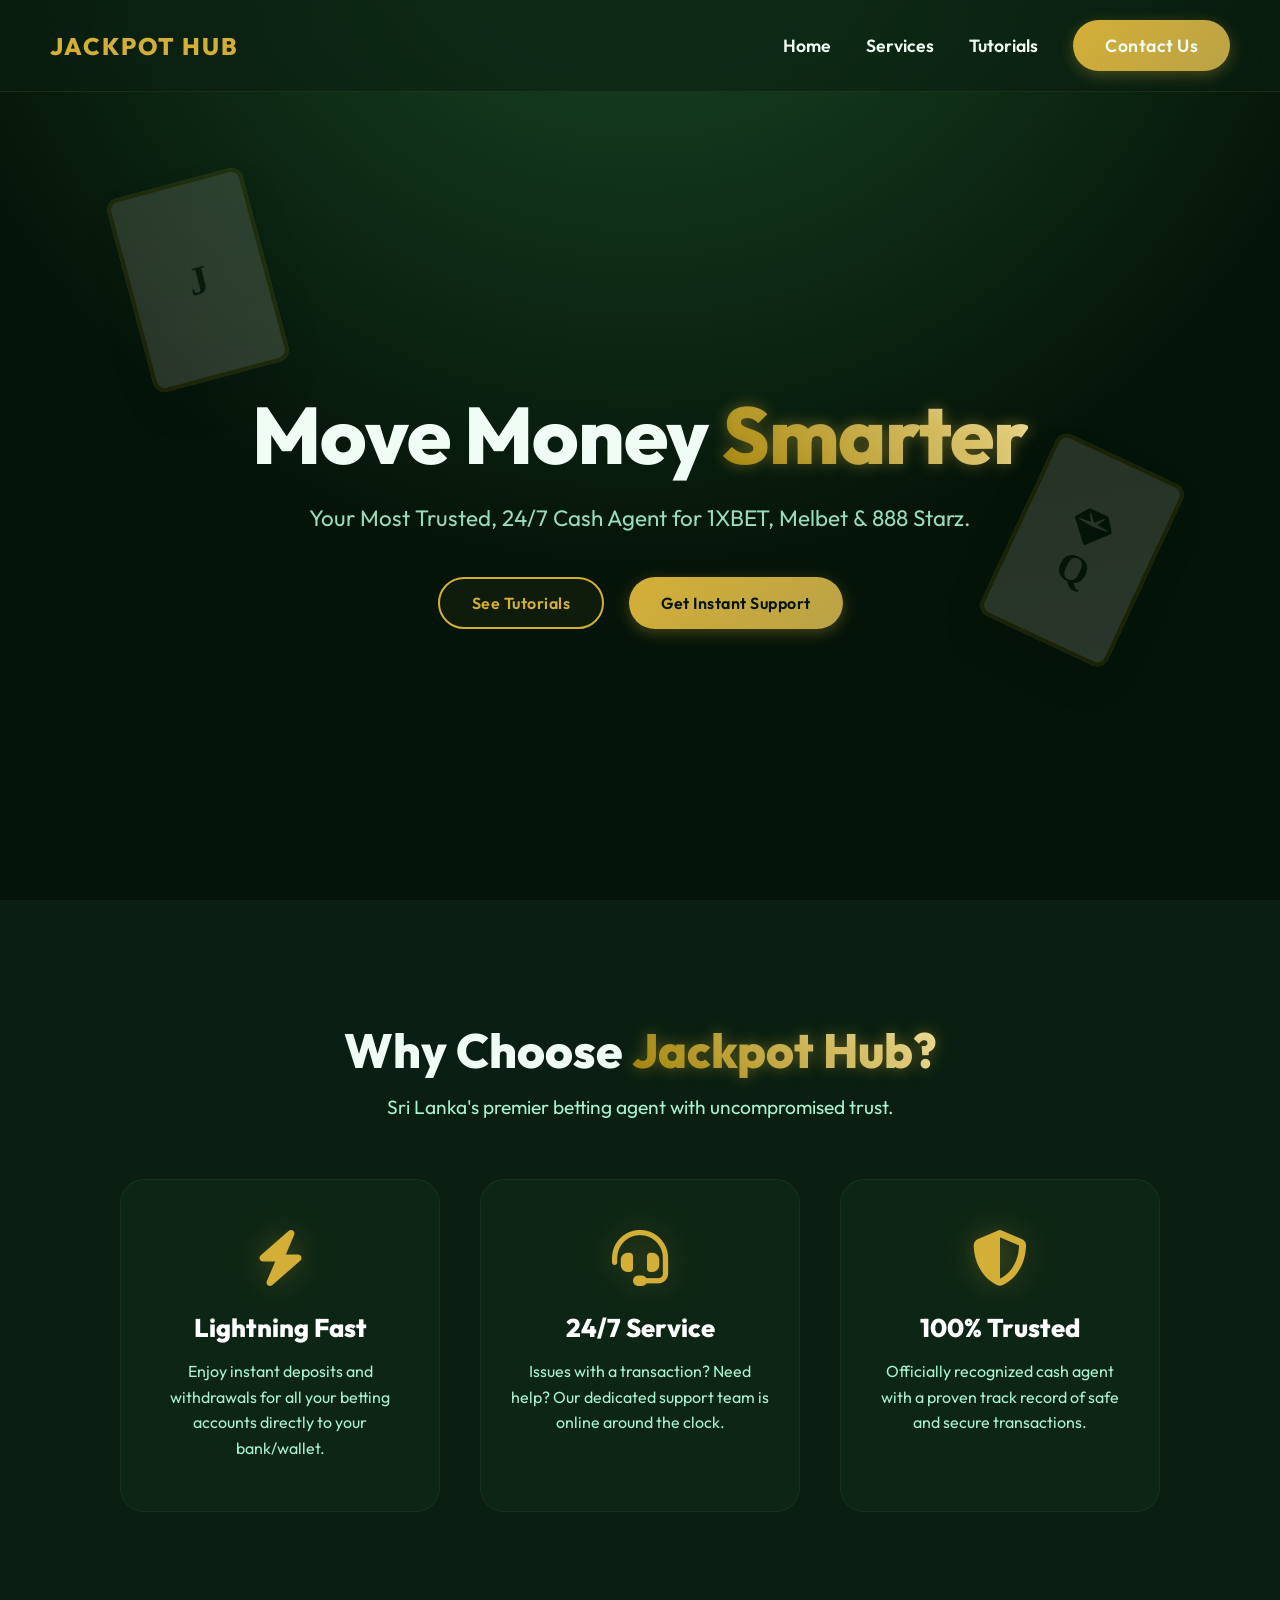
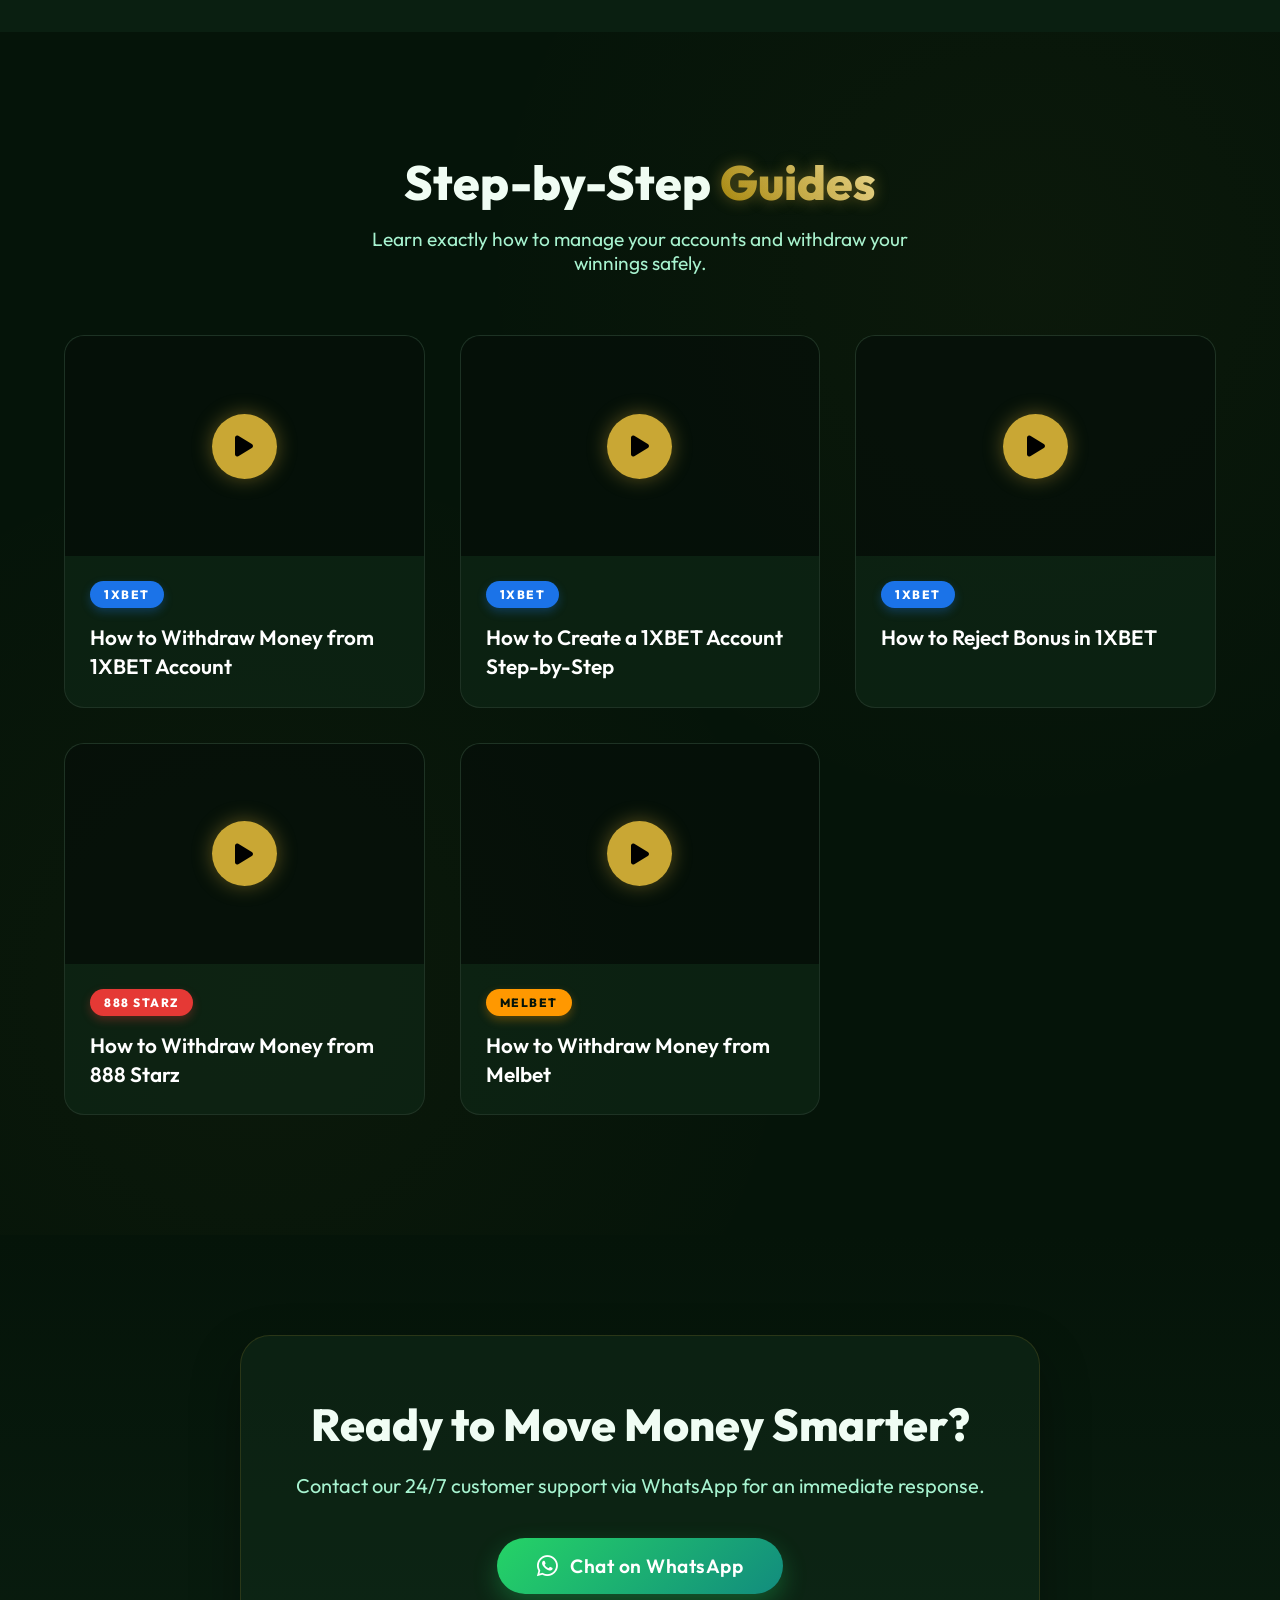
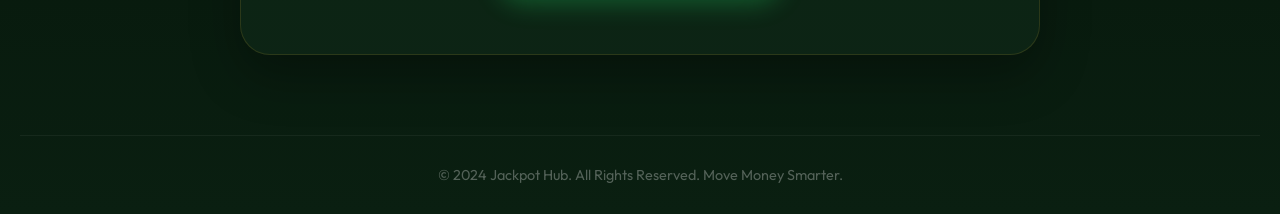
==== index.html @ a54f4944 "Add files via upload" ====
<!DOCTYPE html>
<html lang="si">
<head>
    <meta charset="UTF-8">
    <meta name="viewport" content="width=device-width, initial-scale=1.0">
    <title>Jackpot Hub | Move Money Smarter</title>
    <!-- SEO Best Practices -->
    <meta name="description" content="Jackpot Hub is your 100% trusted, 24/7 cash agent for smoothly handling deposits and withdrawals on 1XBET, Melbet, and 888 Starz. Move money smarter!">
    <link rel="stylesheet" href="styles.css">
    <link href="https://fonts.googleapis.com/css2?family=Outfit:wght@300;400;600;800&display=swap" rel="stylesheet">
    <link rel="stylesheet" href="https://cdnjs.cloudflare.com/ajax/libs/font-awesome/6.4.0/css/all.min.css">
</head>
<body>
    <!-- Navbar -->
    <nav class="navbar" id="main-nav">
        <div class="logo" id="nav-logo">
            <img src="assets/logo.jpg" alt="Jackpot Hub Logo" id="brand-logo" onerror="this.style.display='none'; document.getElementById('brand-text').style.display='block';">
            <span id="brand-text" style="display:none;">JACKPOT HUB</span>
        </div>
        <div class="nav-links" id="nav-links">
            <a href="#home">Home</a>
            <a href="#services">Services</a>
            <a href="#tutorials">Tutorials</a>
            <a href="#contact" class="btn-primary">Contact Us</a>
        </div>
    </nav>

    <!-- Hero Section -->
    <header id="home" class="hero">
        <div class="hero-content">
            <h1 id="hero-title" class="glow-text">Move Money <span class="gold-text">Smarter</span></h1>
            <p id="hero-subtitle">Your Most Trusted, 24/7 Cash Agent for 1XBET, Melbet & 888 Starz.</p>
            <div class="hero-buttons">
                <a href="#tutorials" class="btn-secondary" id="btn-watch-tutorials">See Tutorials</a>
                <a href="#contact" class="btn-primary" id="btn-get-support">Get Instant Support</a>
            </div>
        </div>
        <!-- Decorative subtle cards in background -->
        <div class="decorative-card card-left"><i class="fa-solid fa-spade"></i> J</div>
        <div class="decorative-card card-right"><i class="fa-solid fa-gem"></i> Q</div>
    </header>

    <!-- Services / Features Section -->
    <section id="services" class="services">
        <h2 class="section-title">Why Choose <span class="gold-text">Jackpot Hub?</span></h2>
        <p class="section-subtitle">Sri Lanka's premier betting agent with uncompromised trust.</p>
        <div class="features-grid">
            <div class="feature-card" id="feature-fast">
                <i class="fa-solid fa-bolt"></i>
                <h3>Lightning Fast</h3>
                <p>Enjoy instant deposits and withdrawals for all your betting accounts directly to your bank/wallet.</p>
            </div>
            <div class="feature-card" id="feature-support">
                <i class="fa-solid fa-headset"></i>
                <h3>24/7 Service</h3>
                <p>Issues with a transaction? Need help? Our dedicated support team is online around the clock.</p>
            </div>
            <div class="feature-card" id="feature-trust">
                <i class="fa-solid fa-shield-halved"></i>
                <h3>100% Trusted</h3>
                <p>Officially recognized cash agent with a proven track record of safe and secure transactions.</p>
            </div>
        </div>
    </section>

    <!-- Tutorials Section -->
    <section id="tutorials" class="tutorials">
        <h2 class="section-title">Step-by-Step <span class="gold-text">Guides</span></h2>
        <p class="section-subtitle">Learn exactly how to manage your accounts and withdraw your winnings safely.</p>
        
        <div class="video-grid">
            <!-- Video 1 -->
            <a href="https://youtu.be/WxR2FRgpXA4" target="_blank" class="video-card" id="vid-1xbet-withdraw">
                <div class="video-thumb" style="background-image: url('https://img.youtube.com/vi/WxR2FRgpXA4/maxresdefault.jpg');">
                    <div class="play-btn"><i class="fa-solid fa-play"></i></div>
                </div>
                <div class="video-info">
                    <span class="platform tag-1xbet">1XBET</span>
                    <h3>How to Withdraw Money from 1XBET Account</h3>
                </div>
            </a>

            <!-- Video 2 -->
            <a href="https://youtu.be/AsxaPnYqpHA" target="_blank" class="video-card" id="vid-1xbet-create">
                <div class="video-thumb" style="background-image: url('https://img.youtube.com/vi/AsxaPnYqpHA/maxresdefault.jpg');">
                    <div class="play-btn"><i class="fa-solid fa-play"></i></div>
                </div>
                <div class="video-info">
                    <span class="platform tag-1xbet">1XBET</span>
                    <h3>How to Create a 1XBET Account Step-by-Step</h3>
                </div>
            </a>

            <!-- Video 3 -->
            <a href="https://youtu.be/vZBVVGAFQCc" target="_blank" class="video-card" id="vid-1xbet-reject">
                <div class="video-thumb" style="background-image: url('https://img.youtube.com/vi/vZBVVGAFQCc/maxresdefault.jpg');">
                    <div class="play-btn"><i class="fa-solid fa-play"></i></div>
                </div>
                <div class="video-info">
                    <span class="platform tag-1xbet">1XBET</span>
                    <h3>How to Reject Bonus in 1XBET</h3>
                </div>
            </a>

            <!-- Video 4 -->
            <a href="https://youtu.be/6BWvnP3_vAo" target="_blank" class="video-card" id="vid-888-withdraw">
                <div class="video-thumb" style="background-image: url('https://img.youtube.com/vi/6BWvnP3_vAo/maxresdefault.jpg');">
                    <div class="play-btn"><i class="fa-solid fa-play"></i></div>
                </div>
                <div class="video-info">
                    <span class="platform tag-888">888 STARZ</span>
                    <h3>How to Withdraw Money from 888 Starz</h3>
                </div>
            </a>

            <!-- Video 5 -->
            <a href="https://youtu.be/PzR9jab0JM8" target="_blank" class="video-card" id="vid-melbet-withdraw">
                <div class="video-thumb" style="background-image: url('https://img.youtube.com/vi/PzR9jab0JM8/maxresdefault.jpg');">
                    <div class="play-btn"><i class="fa-solid fa-play"></i></div>
                </div>
                <div class="video-info">
                    <span class="platform tag-melbet">MELBET</span>
                    <h3>How to Withdraw Money from Melbet</h3>
                </div>
            </a>
        </div>
    </section>

    <!-- Contact & Footer -->
    <footer id="contact" class="footer">
        <div class="contact-cta">
            <h2 id="footer-title">Ready to Move Money Smarter?</h2>
            <p id="footer-subtitle">Contact our 24/7 customer support via WhatsApp for an immediate response.</p>
            <a href="https://wa.me/message/YOUR_WHATSAPP_LINK_HERE" class="whatsapp-btn" target="_blank" id="btn-whatsapp">
                <i class="fa-brands fa-whatsapp"></i> Chat on WhatsApp
            </a>
        </div>
        <div class="footer-bottom">
            <p>&copy; 2024 Jackpot Hub. All Rights Reserved. Move Money Smarter.</p>
        </div>
    </footer>

    <script src="script.js"></script>
</body>
</html>
---- styles.css ----
:root {
    --bg-dark: #0a1f11;
    --bg-darker: #051409;
    --gold: #d4af37;
    --gold-light: #f3e5ab;
    --gold-dark: #997a00;
    --text-main: #f0fdf4;
    --text-muted: #a7f3d0;
    --card-bg: rgba(16, 42, 24, 0.6);
    --border-glow: rgba(212, 175, 55, 0.3);
}

* {
    margin: 0;
    padding: 0;
    box-sizing: border-box;
    font-family: 'Outfit', sans-serif;
    scroll-behavior: smooth;
}

body {
    background-color: var(--bg-dark);
    color: var(--text-main);
    overflow-x: hidden;
}

/* Typography Enhancements */
h1, h2, h3 {
    font-weight: 800;
}

.gold-text {
    color: var(--gold);
    text-shadow: 0 0 15px rgba(212, 175, 55, 0.4);
    background: -webkit-linear-gradient(45deg, var(--gold-dark), var(--gold-light));
    -webkit-background-clip: text;
    -webkit-text-fill-color: transparent;
    display: inline-block;
}

/* Navbar */
.navbar {
    position: fixed;
    top: 0;
    width: 100%;
    padding: 20px 50px;
    display: flex;
    justify-content: space-between;
    align-items: center;
    background: rgba(10, 31, 17, 0.6);
    backdrop-filter: blur(12px);
    z-index: 1000;
    border-bottom: 1px solid rgba(212, 175, 55, 0.1);
    transition: all 0.4s ease;
}

.logo img {
    height: 60px;
    border-radius: 8px;
    box-shadow: 0 0 10px rgba(212, 175, 55, 0.3);
}

#brand-text {
    font-size: 24px;
    font-weight: 800;
    letter-spacing: 2px;
    color: var(--gold);
}

.nav-links {
    display: flex;
    align-items: center;
}

.nav-links a {
    color: var(--text-main);
    text-decoration: none;
    margin-left: 35px;
    font-weight: 600;
    font-size: 1.1rem;
    transition: color 0.3s, transform 0.3s;
}

.nav-links a:not(.btn-primary):hover {
    color: var(--gold);
    transform: translateY(-2px);
}

/* Buttons */
.btn-primary, .btn-secondary, .whatsapp-btn {
    padding: 14px 32px;
    border-radius: 40px;
    font-weight: 600;
    text-decoration: none;
    transition: all 0.3s cubic-bezier(0.4, 0, 0.2, 1);
    display: inline-flex;
    align-items: center;
    justify-content: center;
    letter-spacing: 0.5px;
}

.btn-primary {
    background: linear-gradient(135deg, var(--gold), #baa246);
    color: #051409;
    box-shadow: 0 4px 15px rgba(212, 175, 55, 0.3);
}

.btn-primary:hover {
    transform: translateY(-3px) scale(1.02);
    box-shadow: 0 8px 25px rgba(212, 175, 55, 0.5);
}

.btn-secondary {
    background: rgba(212, 175, 55, 0.05);
    color: var(--gold);
    border: 2px solid var(--gold);
    backdrop-filter: blur(5px);
}

.btn-secondary:hover {
    background: rgba(212, 175, 55, 0.15);
    transform: translateY(-3px) scale(1.02);
    box-shadow: 0 8px 25px rgba(212, 175, 55, 0.2);
}

/* Hero Section */
.hero {
    min-height: 100vh;
    display: flex;
    align-items: center;
    justify-content: center;
    text-align: center;
    background: radial-gradient(circle at 50% -20%, #1b4d29 0%, var(--bg-darker) 60%);
    position: relative;
    padding: 120px 20px 0;
    overflow: hidden;
}

.hero-content {
    z-index: 2;
    max-width: 800px;
    animation: fadeInUp 1.2s cubic-bezier(0.2, 0.8, 0.2, 1) forwards;
}

.hero h1 {
    font-size: 5rem;
    margin-bottom: 25px;
    line-height: 1.1;
    letter-spacing: -1px;
}

.hero p {
    font-size: 1.4rem;
    color: var(--text-muted);
    margin-bottom: 45px;
    opacity: 0.9;
}

.hero-buttons {
    display: flex;
    gap: 25px;
    justify-content: center;
}

/* Floating Decorative Cards */
.decorative-card {
    position: absolute;
    width: 140px;
    height: 200px;
    background: linear-gradient(145deg, #e3e0cc, #f8f6e6);
    border-radius: 12px;
    box-shadow: 0 20px 40px rgba(0,0,0,0.5), inset 0 0 0 4px var(--gold-dark);
    color: var(--bg-darker);
    display: flex;
    flex-direction: column;
    align-items: center;
    justify-content: center;
    font-size: 2.5rem;
    font-family: serif;
    font-weight: bold;
    opacity: 0.15;
    z-index: 1;
    animation: floatCard 6s ease-in-out infinite alternate;
}

.card-left {
    top: 20%;
    left: 10%;
    transform: rotate(-15deg);
}

.card-right {
    top: 50%;
    right: 10%;
    transform: rotate(25deg);
    animation-delay: -3s;
}

/* Services */
.services, .tutorials {
    padding: 120px 5vw;
    text-align: center;
    position: relative;
}

.services {
    background: var(--bg-dark);
}

.section-title {
    font-size: 3rem;
    margin-bottom: 15px;
}

.section-subtitle {
    color: var(--text-muted);
    font-size: 1.2rem;
    margin-bottom: 60px;
    max-width: 600px;
    margin-inline: auto;
}

.features-grid {
    display: flex;
    justify-content: center;
    gap: 40px;
    flex-wrap: wrap;
}

.feature-card {
    background: var(--card-bg);
    padding: 50px 30px;
    border-radius: 24px;
    width: 320px;
    border: 1px solid rgba(255, 255, 255, 0.05);
    backdrop-filter: blur(12px);
    transition: all 0.4s cubic-bezier(0.175, 0.885, 0.32, 1.275);
    position: relative;
    overflow: hidden;
    text-align: center;
}

.feature-card::before {
    content: '';
    position: absolute;
    top: 0; left: 0; right: 0; bottom: 0;
    border: 2px solid transparent;
    border-radius: 24px;
    background: linear-gradient(135deg, rgba(212,175,55,0.4), transparent) border-box;
    -webkit-mask: linear-gradient(#fff 0 0) padding-box, linear-gradient(#fff 0 0);
    -webkit-mask-composite: xor;
    mask-composite: exclude;
    opacity: 0;
    transition: opacity 0.5s;
}

.feature-card:hover {
    transform: translateY(-15px);
    background: rgba(22, 55, 32, 0.8);
    box-shadow: 0 20px 40px rgba(0,0,0,0.4);
}

.feature-card:hover::before {
    opacity: 1;
}

.feature-card i {
    font-size: 3.5rem;
    color: var(--gold);
    margin-bottom: 25px;
    display: inline-block;
    filter: drop-shadow(0 0 15px rgba(212,175,55,0.3));
    transition: transform 0.4s;
}

.feature-card:hover i {
    transform: scale(1.1) rotate(5deg);
}

.feature-card h3 {
    margin-bottom: 15px;
    font-size: 1.6rem;
    color: #fff;
}

.feature-card p {
    color: var(--text-muted);
    line-height: 1.6;
}

/* Tutorials Section */
.tutorials {
    background: var(--bg-darker);
    position: relative;
}

.tutorials::before {
    content: '';
    position: absolute;
    top: 0; left: 0; width: 100%; height: 100%;
    background: 
        radial-gradient(circle at 80% 20%, rgba(212,175,55,0.03) 0%, transparent 40%),
        radial-gradient(circle at 20% 80%, rgba(212,175,55,0.03) 0%, transparent 40%);
    pointer-events: none;
}

.video-grid {
    display: grid;
    grid-template-columns: repeat(auto-fit, minmax(320px, 1fr));
    gap: 35px;
    max-width: 1200px;
    margin: 0 auto;
}

.video-card {
    background: var(--card-bg);
    border-radius: 20px;
    overflow: hidden;
    text-decoration: none;
    color: white;
    border: 1px solid rgba(255, 255, 255, 0.08);
    transition: all 0.4s ease;
    display: flex;
    flex-direction: column;
}

.video-card:hover {
    transform: translateY(-8px);
    box-shadow: 0 15px 40px rgba(0,0,0,0.4), 0 0 20px var(--border-glow);
    border-color: rgba(212, 175, 55, 0.4);
}

.video-thumb {
    height: 220px;
    background-size: cover;
    background-position: center;
    position: relative;
    display: flex;
    align-items: center;
    justify-content: center;
    overflow: hidden;
}

.video-thumb::after {
    content: '';
    position: absolute;
    inset: 0;
    background: rgba(0,0,0,0.5);
    transition: background 0.4s;
}

.video-card:hover .video-thumb::after {
    background: rgba(0,0,0,0.2);
}

.play-btn {
    width: 65px;
    height: 65px;
    background: rgba(212, 175, 55, 0.95);
    border-radius: 50%;
    display: flex;
    align-items: center;
    justify-content: center;
    z-index: 2;
    font-size: 24px;
    color: #000;
    transition: all 0.4s cubic-bezier(0.175, 0.885, 0.32, 1.275);
    box-shadow: 0 0 20px rgba(212,175,55,0.4);
}

.video-card:hover .play-btn {
    transform: scale(1.15);
    background: var(--gold);
    box-shadow: 0 0 30px rgba(212,175,55,0.8);
}

.video-info {
    padding: 25px;
    text-align: left;
    flex-grow: 1;
    display: flex;
    flex-direction: column;
}

.platform {
    font-size: 0.75rem;
    font-weight: 800;
    padding: 6px 14px;
    border-radius: 20px;
    text-transform: uppercase;
    letter-spacing: 1.5px;
    align-self: flex-start;
    margin-bottom: 15px;
}

.tag-1xbet { background: #1b73e8; color: white; box-shadow: 0 4px 10px rgba(27,115,232,0.3); }
.tag-888 { background: #e53935; color: white; box-shadow: 0 4px 10px rgba(229,57,53,0.3); }
.tag-melbet { background: #ff9800; color: #051409; box-shadow: 0 4px 10px rgba(255,152,0,0.3); }

.video-info h3 {
    font-size: 1.3rem;
    font-weight: 600;
    line-height: 1.4;
    transition: color 0.3s;
}

.video-card:hover .video-info h3 {
    color: var(--gold);
}

/* Footer / Contact */
.footer {
    padding: 100px 20px 30px;
    text-align: center;
    background: linear-gradient(to top, var(--bg-dark), var(--bg-darker));
    position: relative;
}

.contact-cta {
    max-width: 800px;
    margin: 0 auto;
    background: rgba(20, 50, 30, 0.4);
    padding: 60px 40px;
    border-radius: 30px;
    border: 1px solid rgba(212, 175, 55, 0.15);
    box-shadow: 0 20px 50px rgba(0,0,0,0.3);
}

.contact-cta h2 {
    font-size: 2.8rem;
    margin-bottom: 20px;
}

.contact-cta p {
    color: var(--text-muted);
    margin-bottom: 40px;
    font-size: 1.25rem;
}

.whatsapp-btn {
    background: linear-gradient(135deg, #25D366, #128C7E);
    color: white;
    font-size: 1.2rem;
    padding: 16px 40px;
    border-radius: 50px;
    box-shadow: 0 10px 25px rgba(37, 211, 102, 0.3);
}

.whatsapp-btn:hover {
    transform: translateY(-4px) scale(1.02);
    box-shadow: 0 15px 35px rgba(37, 211, 102, 0.5);
    color: white;
}

.whatsapp-btn i {
    margin-right: 12px;
    font-size: 1.5rem;
}

.footer-bottom {
    margin-top: 80px;
    padding-top: 30px;
    border-top: 1px solid rgba(255, 255, 255, 0.05);
    color: rgba(255, 255, 255, 0.3);
    font-size: 0.9rem;
}

/* Animations */
@keyframes fadeInUp {
    from { opacity: 0; transform: translateY(40px); }
    to { opacity: 1; transform: translateY(0); }
}

@keyframes floatCard {
    from { transform: translateY(0) rotate(var(--rotation, 0deg)); }
    to { transform: translateY(-20px) rotate(calc(var(--rotation, 0deg) + 5deg)); }
}

/* Responsive */
@media (max-width: 900px) {
    .hero h1 { font-size: 4rem; }
    .features-grid { flex-direction: column; align-items: center; }
    .feature-card { width: 100%; max-width: 400px; }
}

@media (max-width: 768px) {
    .navbar { padding: 15px 20px; flex-direction: column; gap: 15px; }
    .nav-links { width: 100%; justify-content: center; flex-wrap: wrap; gap: 15px; }
    .nav-links a { margin: 0 10px; font-size: 1rem; }
    
    .hero { padding-top: 140px; }
    .hero h1 { font-size: 3rem; }
    .hero p { font-size: 1.1rem; }
    .hero-buttons { flex-direction: column; padding: 0 20px; }
    
    .decorative-card { display: none; }
    
    .section-title { font-size: 2.5rem; }
    .services, .tutorials { padding: 80px 20px; }
    
    .contact-cta { padding: 40px 20px; }
    .contact-cta h2 { font-size: 2rem; }
    .whatsapp-btn { width: 100%; }
}
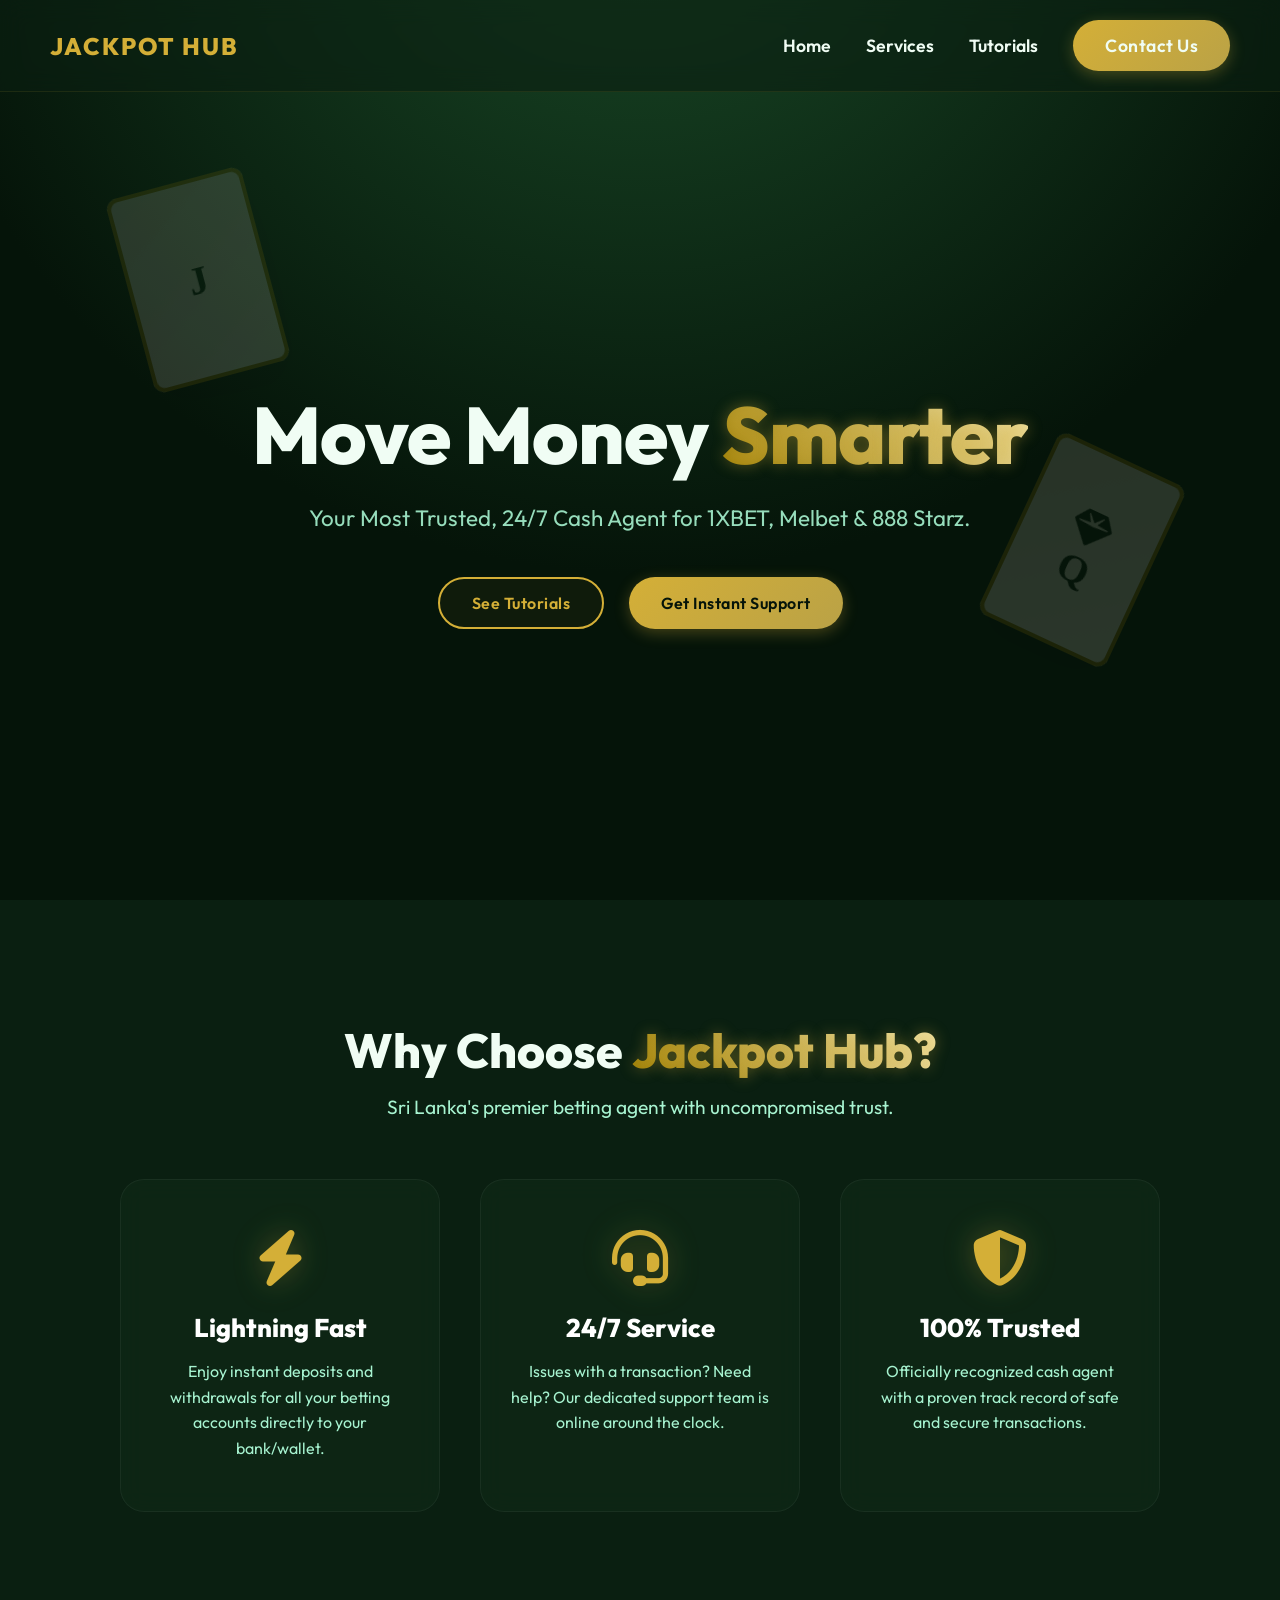
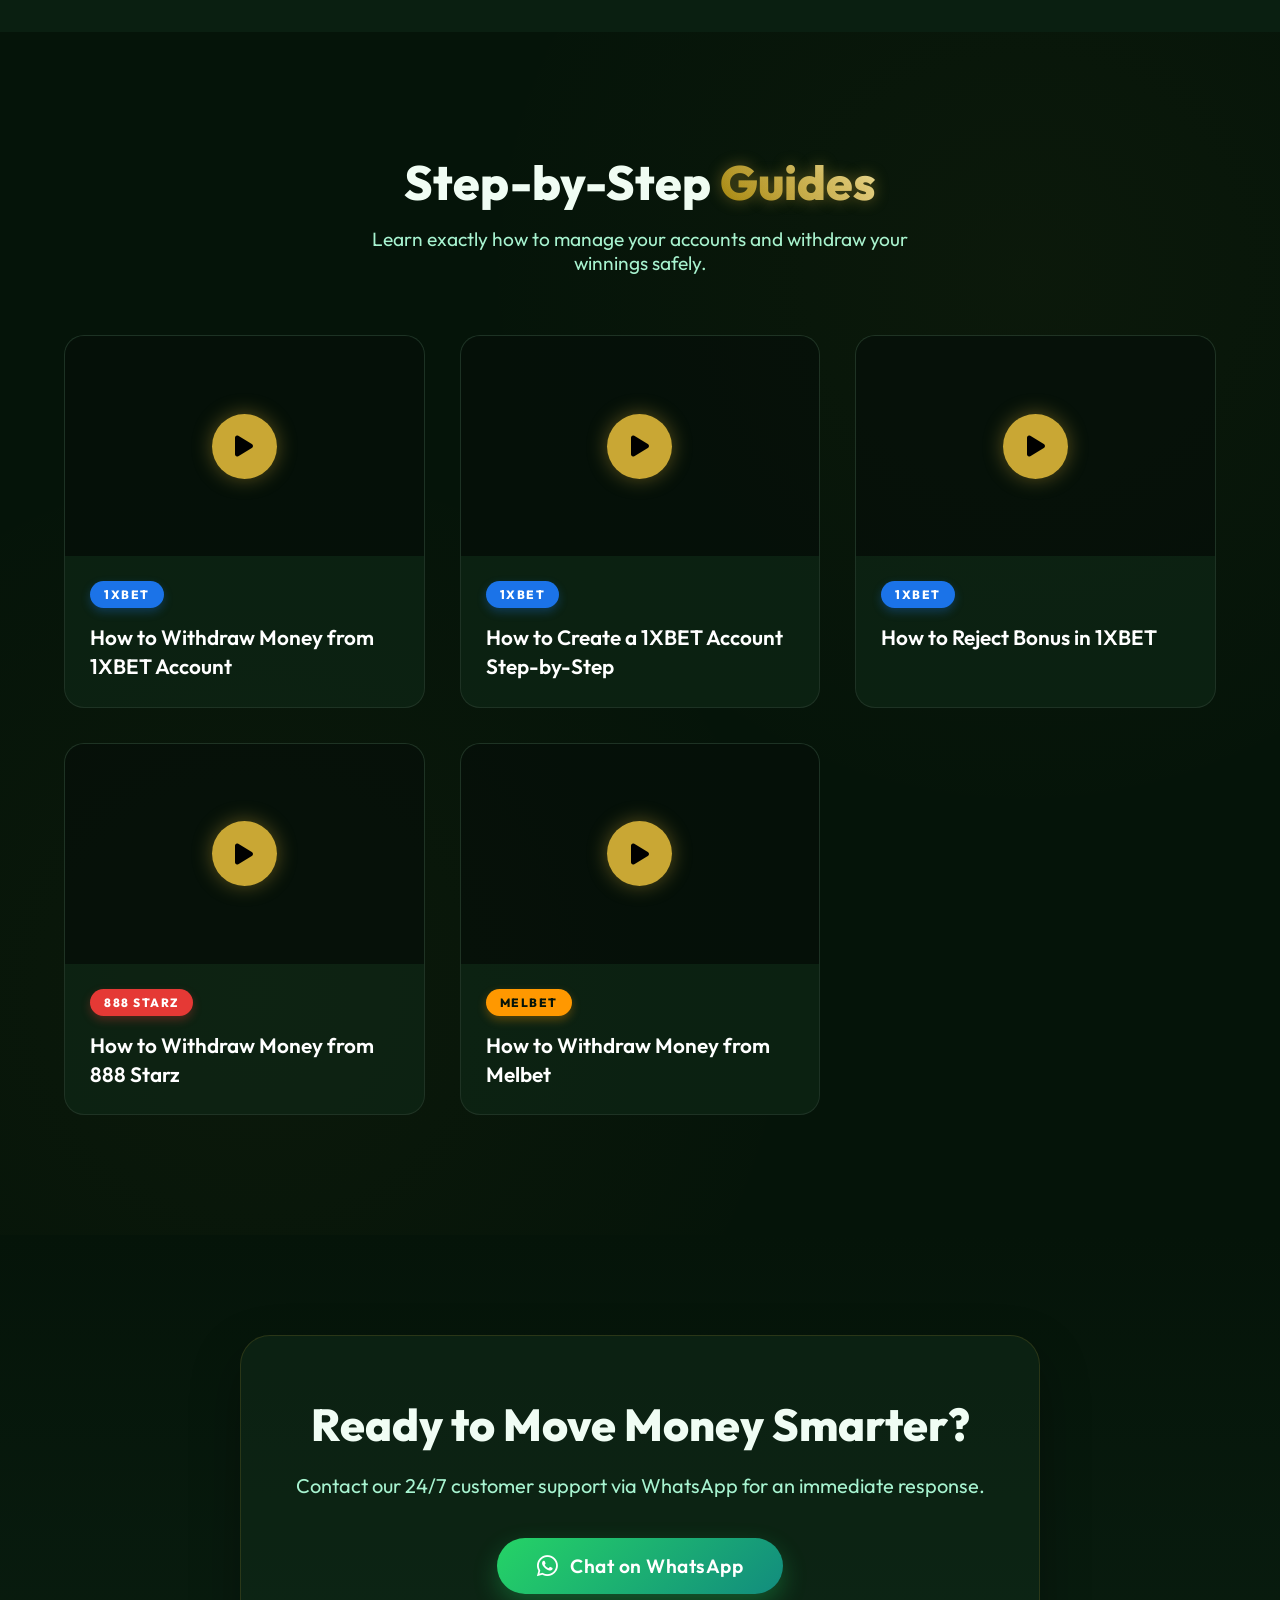
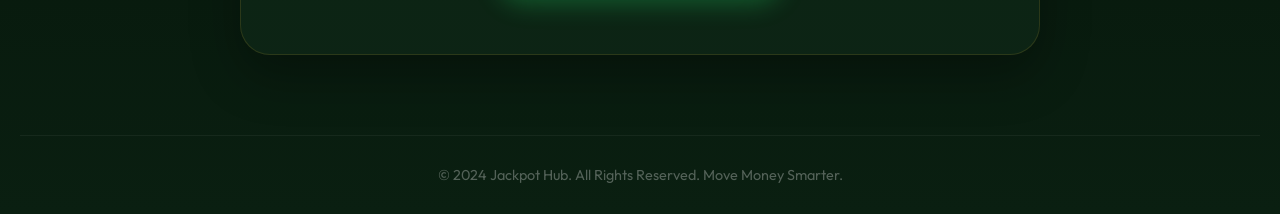
==== commit a7a11b49: "Add files via upload" ====
--- a/index.html
+++ b/index.html
@@ -11,6 +11,10 @@
     <link rel="stylesheet" href="https://cdnjs.cloudflare.com/ajax/libs/font-awesome/6.4.0/css/all.min.css">
 </head>
 <body>
+    <!-- Animated AI Background -->
+    <div class="background-animation"></div>
+    <div class="background-overlay"></div>
+
     <!-- Navbar -->
     <nav class="navbar" id="main-nav">
         <div class="logo" id="nav-logo">
@@ -131,7 +135,7 @@
         <div class="contact-cta">
             <h2 id="footer-title">Ready to Move Money Smarter?</h2>
             <p id="footer-subtitle">Contact our 24/7 customer support via WhatsApp for an immediate response.</p>
-            <a href="https://wa.me/message/YOUR_WHATSAPP_LINK_HERE" class="whatsapp-btn" target="_blank" id="btn-whatsapp">
+            <a href="https://wa.me/94789250315" class="whatsapp-btn" target="_blank" id="btn-whatsapp">
                 <i class="fa-brands fa-whatsapp"></i> Chat on WhatsApp
             </a>
         </div>
--- a/styles.css
+++ b/styles.css
@@ -22,6 +22,33 @@
     background-color: var(--bg-dark);
     color: var(--text-main);
     overflow-x: hidden;
+}
+
+/* Animated AI Background */
+.background-animation {
+    position: fixed;
+    top: -5%;
+    left: -5%;
+    width: 110%;
+    height: 110%;
+    background-image: url('assets/bg.png');
+    background-size: cover;
+    background-position: center;
+    z-index: -2;
+    animation: bgPan 30s linear infinite alternate;
+}
+
+.background-overlay {
+    position: fixed;
+    top: 0; left: 0; width: 100%; height: 100%;
+    background: radial-gradient(circle at center, rgba(10, 31, 17, 0.75) 0%, rgba(5, 20, 9, 0.95) 100%);
+    z-index: -1;
+}
+
+@keyframes bgPan {
+    0% { transform: scale(1) translate(0, 0); }
+    50% { transform: scale(1.05) translate(-1%, 1%); }
+    100% { transform: scale(1.1) translate(1%, -1%); }
 }
 
 /* Typography Enhancements */
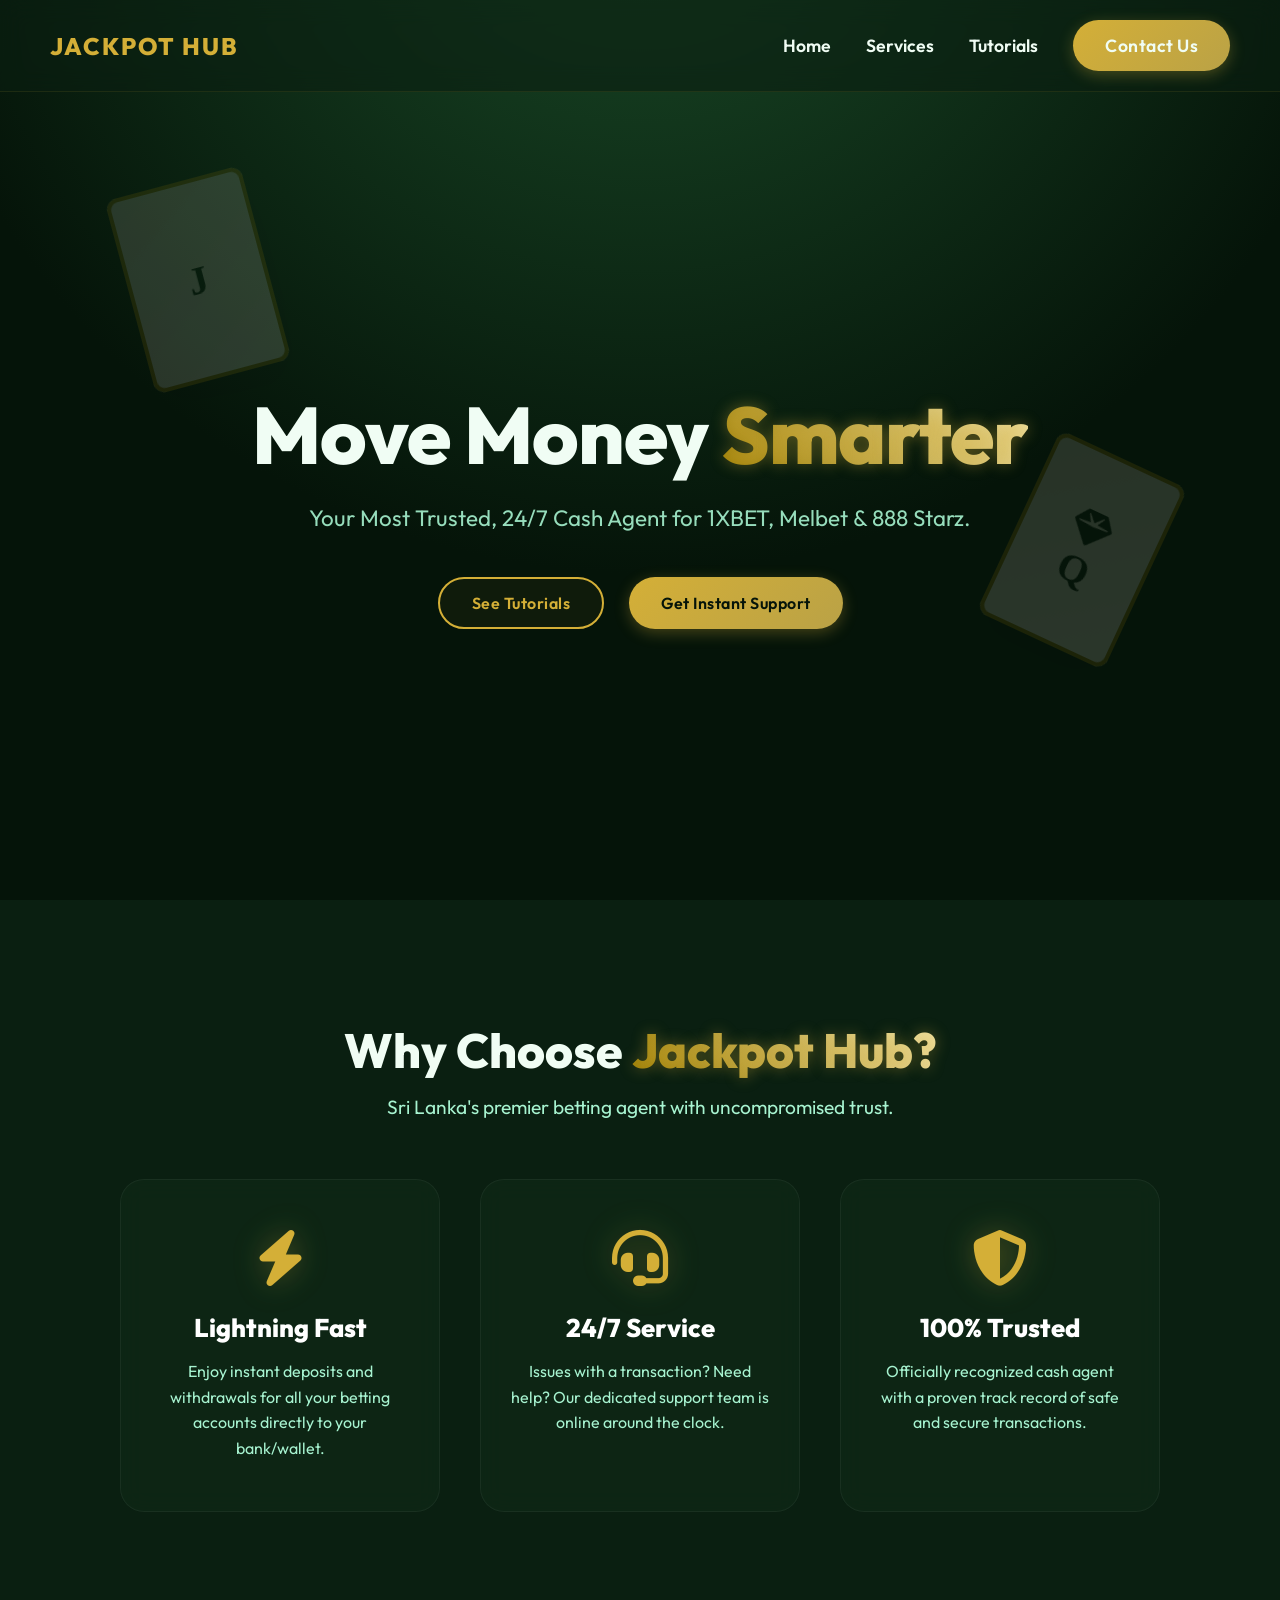
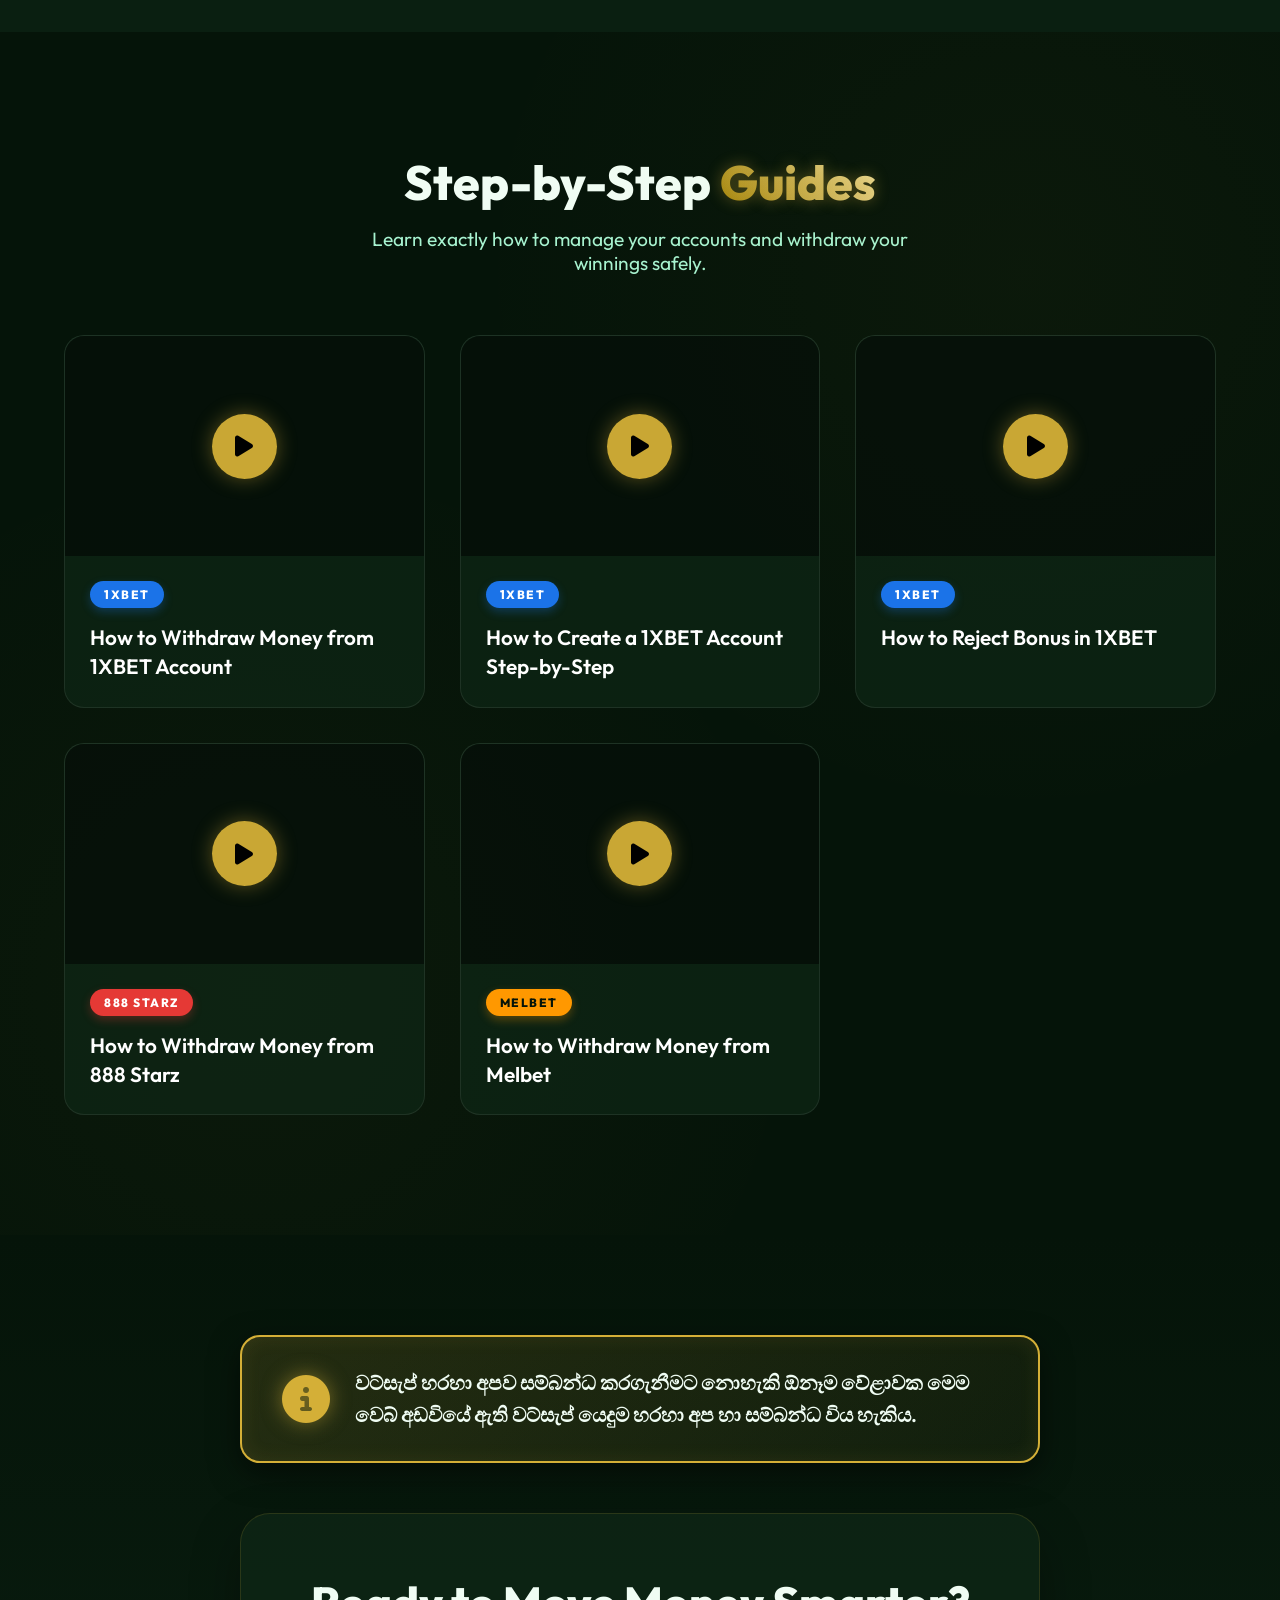
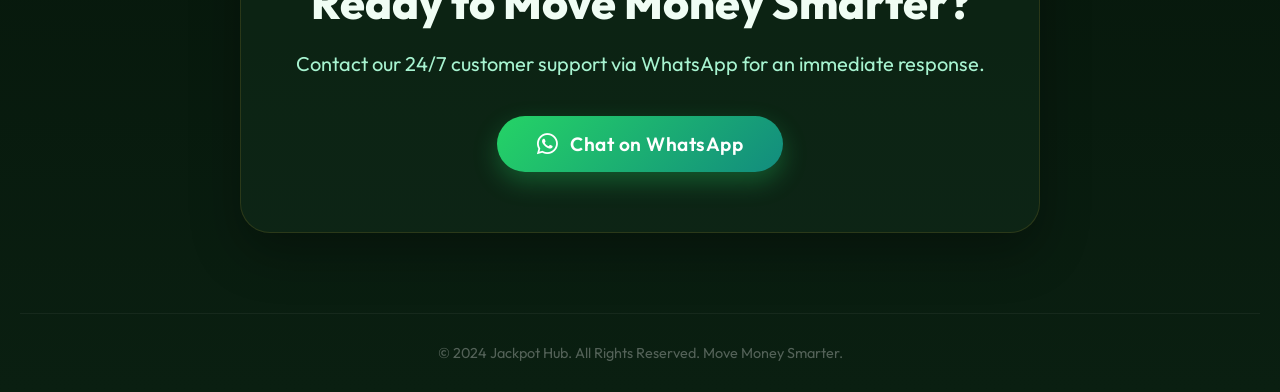
==== commit 6304fbd8: "Add files via upload" ====
--- a/index.html
+++ b/index.html
@@ -132,6 +132,13 @@
 
     <!-- Contact & Footer -->
     <footer id="contact" class="footer">
+        
+        <!-- Notice Banner -->
+        <div class="notice-banner">
+            <i class="fa-solid fa-circle-info"></i>
+            <p>වට්සැප් හරහා අපව සම්බන්ධ කරගැනීමට නොහැකි ඕනෑම වේළාවක මෙම වෙබ් අඩවියේ ඇති වට්සැප් යෙදුම හරහා අප හා සම්බන්ධ විය හැකිය.</p>
+        </div>
+
         <div class="contact-cta">
             <h2 id="footer-title">Ready to Move Money Smarter?</h2>
             <p id="footer-subtitle">Contact our 24/7 customer support via WhatsApp for an immediate response.</p>
--- a/styles.css
+++ b/styles.css
@@ -441,6 +441,41 @@
     text-align: center;
     background: linear-gradient(to top, var(--bg-dark), var(--bg-darker));
     position: relative;
+}
+
+/* Notice Banner */
+.notice-banner {
+    max-width: 800px;
+    margin: 0 auto 50px;
+    background: linear-gradient(135deg, rgba(212, 175, 55, 0.15), rgba(212, 175, 55, 0.05));
+    border: 2px solid var(--gold);
+    border-radius: 20px;
+    padding: 30px 40px;
+    display: flex;
+    align-items: center;
+    gap: 25px;
+    box-shadow: 0 10px 30px rgba(0,0,0,0.5), inset 0 0 20px rgba(212, 175, 55, 0.1);
+    animation: pulseBorder 3s infinite alternate;
+}
+
+.notice-banner i {
+    font-size: 3rem;
+    color: var(--gold);
+    filter: drop-shadow(0 0 10px rgba(212,175,55,0.5));
+}
+
+.notice-banner p {
+    font-size: 1.25rem;
+    font-weight: 600;
+    line-height: 1.6;
+    color: var(--text-main);
+    text-align: left;
+    margin: 0;
+}
+
+@keyframes pulseBorder {
+    from { box-shadow: 0 10px 30px rgba(0,0,0,0.5), inset 0 0 10px rgba(212, 175, 55, 0.1); border-color: rgba(212,175,55,0.5); }
+    to { box-shadow: 0 10px 30px rgba(0,0,0,0.5), 0 0 25px rgba(212,175,55,0.3), inset 0 0 30px rgba(212, 175, 55, 0.3); border-color: var(--gold); }
 }
 
 .contact-cta {
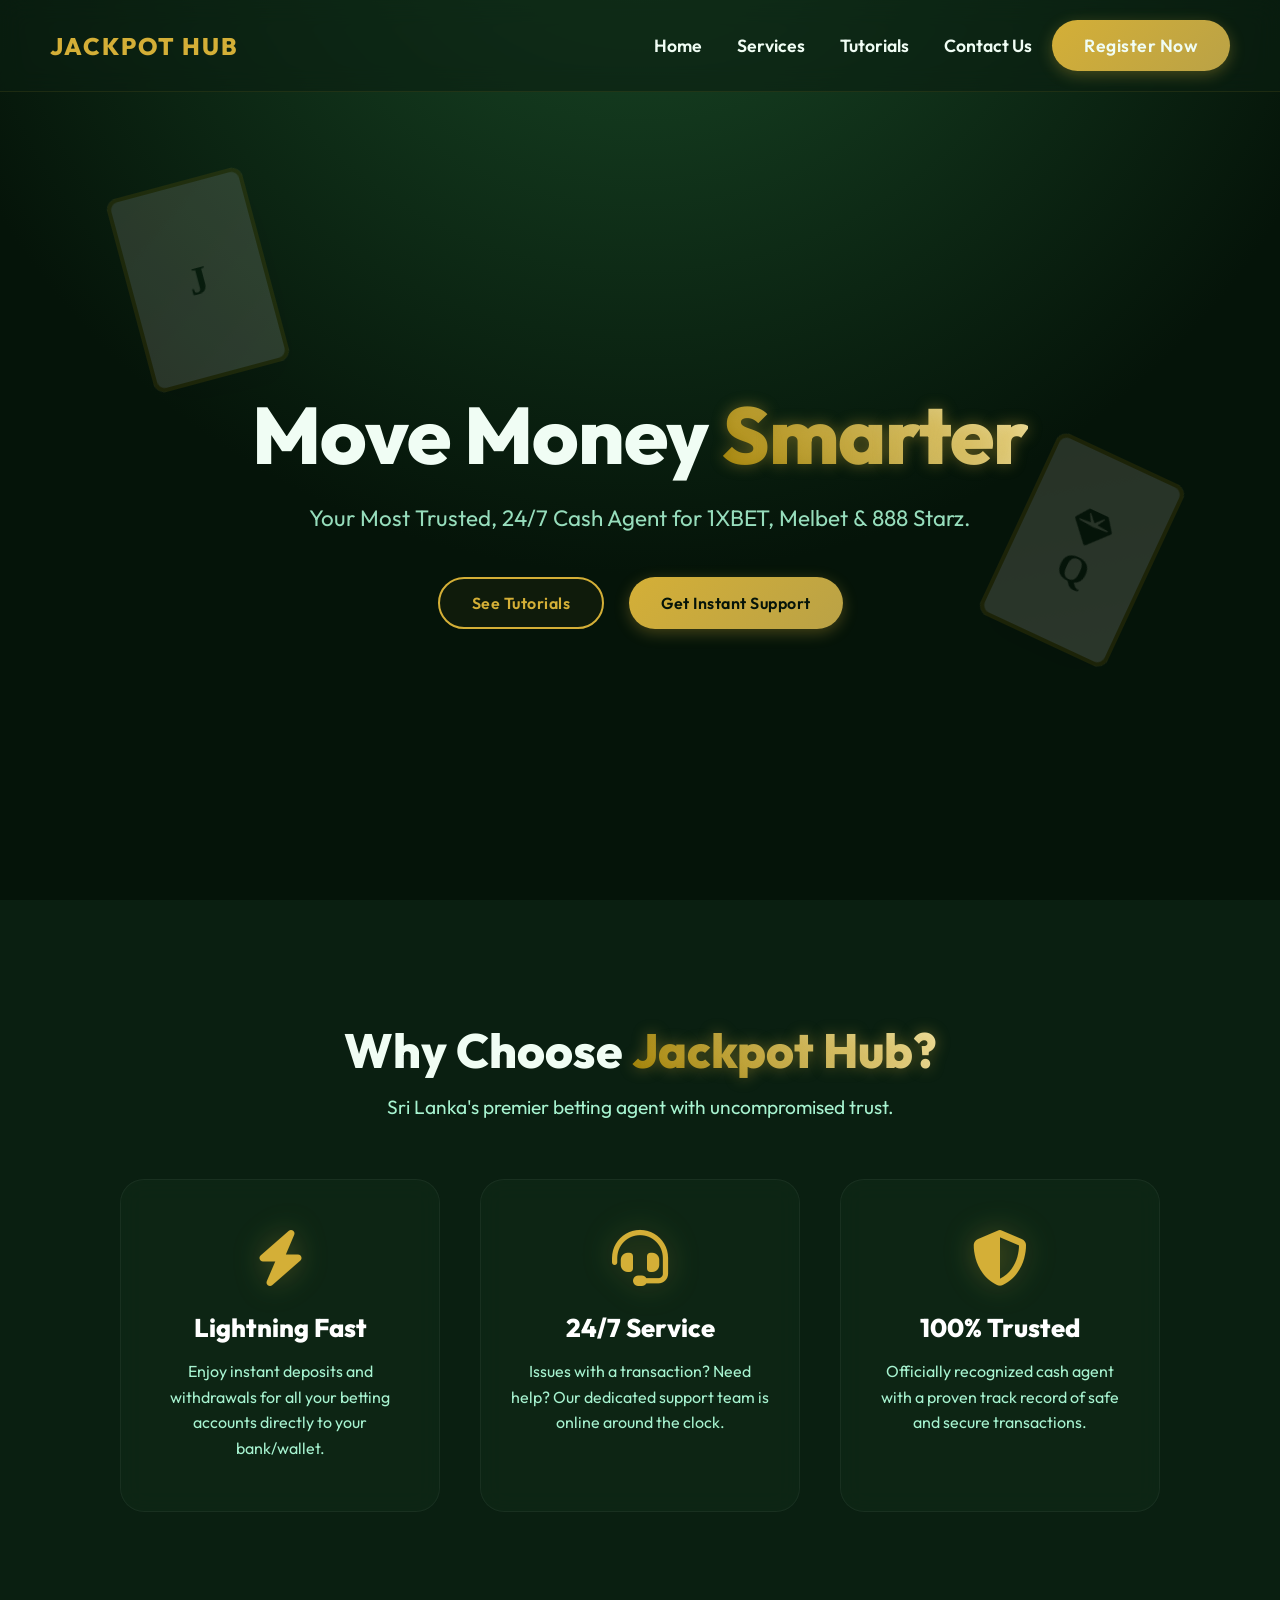
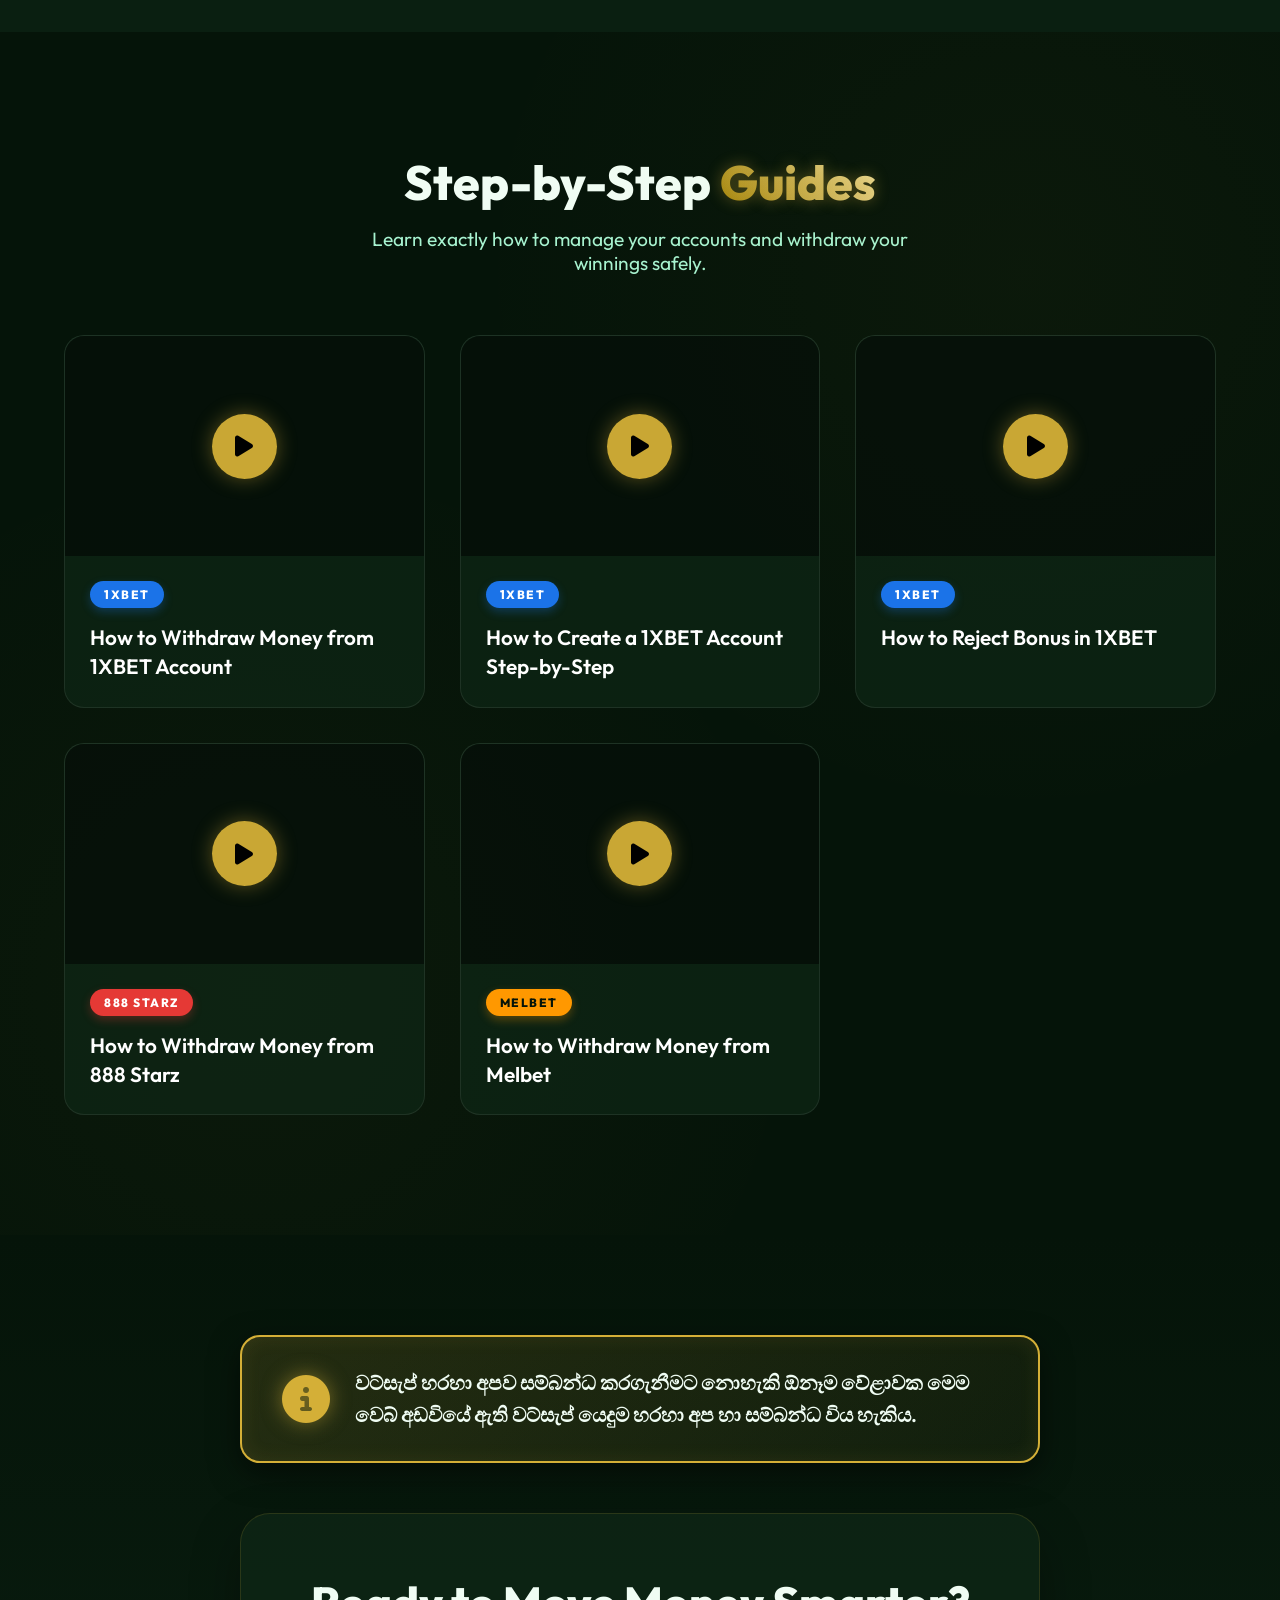
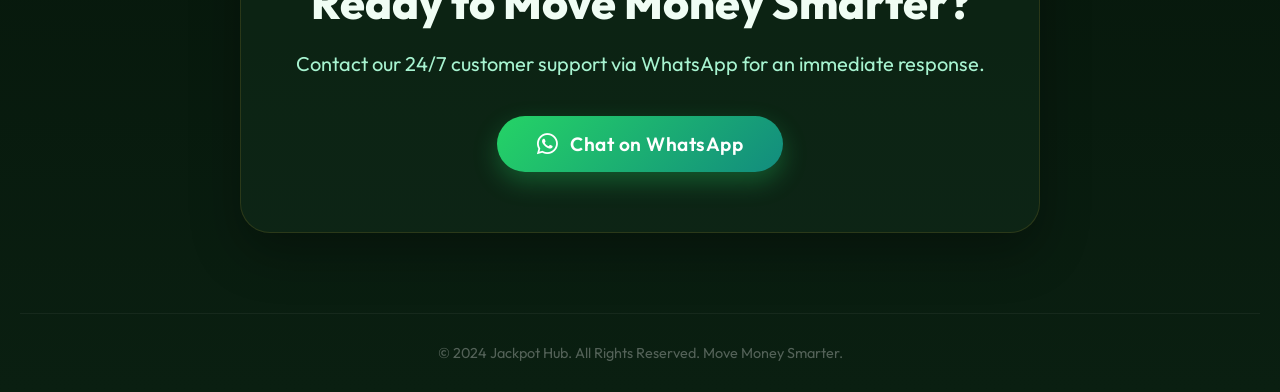
==== commit 838c2a39: "Add files via upload" ====
--- a/index.html
+++ b/index.html
@@ -25,7 +25,8 @@
             <a href="#home">Home</a>
             <a href="#services">Services</a>
             <a href="#tutorials">Tutorials</a>
-            <a href="#contact" class="btn-primary">Contact Us</a>
+            <a href="#contact">Contact Us</a>
+            <a href="register.html" class="btn-primary" style="margin-left: 20px;">Register Now</a>
         </div>
     </nav>
 
--- a/styles.css
+++ b/styles.css
@@ -564,3 +564,411 @@
     .contact-cta h2 { font-size: 2rem; }
     .whatsapp-btn { width: 100%; }
 }
+
+/* ================================= */
+/* Registration Form Specific Styles */
+/* ================================= */
+
+.registration-section {
+    padding: 140px 20px 80px;
+    min-height: 100vh;
+    display: flex;
+    justify-content: center;
+    position: relative;
+    z-index: 10;
+}
+
+.form-container {
+    background: var(--card-bg);
+    border: 1px solid rgba(212, 175, 55, 0.2);
+    border-radius: 30px;
+    padding: 60px 50px;
+    max-width: 850px;
+    width: 100%;
+    backdrop-filter: blur(15px);
+    box-shadow: 0 30px 60px rgba(0,0,0,0.4), inset 0 0 20px rgba(255,255,255,0.02);
+    animation: fadeInUp 0.8s cubic-bezier(0.2, 0.8, 0.2, 1) forwards;
+}
+
+.form-header {
+    text-align: center;
+    margin-bottom: 50px;
+    border-bottom: 1px solid rgba(255,255,255,0.05);
+    padding-bottom: 30px;
+}
+
+.form-icon {
+    font-size: 4rem;
+    color: var(--gold);
+    margin-bottom: 20px;
+    filter: drop-shadow(0 0 15px rgba(212,175,55,0.4));
+}
+
+.form-header h1 {
+    font-size: 3.5rem;
+    margin-bottom: 15px;
+}
+
+.form-header p {
+    color: var(--text-muted);
+    font-size: 1.2rem;
+}
+
+.form-section {
+    margin-bottom: 45px;
+    background: rgba(0,0,0,0.2);
+    padding: 35px;
+    border-radius: 20px;
+    border: 1px solid rgba(255,255,255,0.03);
+    transition: transform 0.3s;
+}
+
+.form-section:hover {
+    border-color: rgba(212,175,55,0.15);
+    box-shadow: 0 10px 30px rgba(0,0,0,0.2);
+}
+
+.section-heading {
+    font-size: 1.6rem;
+    margin-bottom: 25px;
+    color: var(--gold-light);
+    display: flex;
+    align-items: center;
+    gap: 15px;
+}
+
+.section-heading i {
+    color: var(--gold);
+}
+
+.form-grid {
+    display: grid;
+    grid-template-columns: 1fr 1fr;
+    gap: 25px;
+}
+
+.form-group {
+    display: flex;
+    flex-direction: column;
+    position: relative;
+}
+
+.full-width {
+    grid-column: 1 / -1;
+}
+
+.form-group label {
+    font-weight: 600;
+    margin-bottom: 10px;
+    font-size: 1rem;
+    color: #e2e8f0;
+}
+
+.required {
+    color: #ef4444;
+    margin-left: 3px;
+}
+
+.optional {
+    color: rgba(255,255,255,0.4);
+    font-size: 0.85rem;
+    font-weight: 400;
+}
+
+.form-input {
+    background: rgba(0,0,0,0.3);
+    border: 1px solid rgba(255,255,255,0.1);
+    border-radius: 12px;
+    padding: 16px 20px;
+    color: #fff;
+    font-size: 1.05rem;
+    transition: all 0.3s;
+    outline: none;
+    font-family: inherit;
+}
+
+.form-input::placeholder {
+    color: rgba(255,255,255,0.3);
+}
+
+.form-input:focus {
+    border-color: var(--gold);
+    box-shadow: 0 0 0 4px rgba(212,175,55,0.15);
+    background: rgba(0,0,0,0.5);
+}
+
+/* Icons within inputs */
+.input-with-icon {
+    position: relative;
+    display: flex;
+    align-items: center;
+}
+
+.input-with-icon i {
+    position: absolute;
+    left: 18px;
+    font-size: 1.2rem;
+    color: var(--text-muted);
+}
+
+.whatsapp-color { color: #25D366 !important; }
+
+.input-icon-pad {
+    padding-left: 50px;
+    width: 100%;
+}
+
+/* Custom Select */
+.custom-select-wrapper {
+    position: relative;
+    width: 100%;
+}
+
+.form-select {
+    width: 100%;
+    appearance: none;
+    cursor: pointer;
+}
+
+.form-select option {
+    background-color: var(--bg-darker);
+    color: white;
+}
+
+.select-icon {
+    position: absolute;
+    right: 18px;
+    top: 50%;
+    transform: translateY(-50%);
+    pointer-events: none;
+    color: var(--gold);
+}
+
+/* Checkboxes */
+.checkbox-group {
+    margin-bottom: 15px;
+}
+
+.custom-checkbox {
+    display: flex;
+    align-items: center;
+    cursor: pointer;
+    position: relative;
+    user-select: none;
+    gap: 15px;
+}
+
+.custom-checkbox input {
+    position: absolute;
+    opacity: 0;
+    cursor: pointer;
+    height: 0;
+    width: 0;
+}
+
+.checkmark {
+    height: 24px;
+    width: 24px;
+    background-color: rgba(0,0,0,0.4);
+    border: 2px solid rgba(255,255,255,0.2);
+    border-radius: 6px;
+    transition: all 0.2s;
+    display: flex;
+    align-items: center;
+    justify-content: center;
+}
+
+.custom-checkbox:hover input ~ .checkmark {
+    border-color: var(--gold);
+}
+
+.custom-checkbox input:checked ~ .checkmark {
+    background-color: var(--gold);
+    border-color: var(--gold);
+}
+
+.checkmark:after {
+    content: "\f00c";
+    font-family: "Font Awesome 6 Free";
+    font-weight: 900;
+    display: none;
+    color: #051409;
+    font-size: 14px;
+}
+
+.custom-checkbox input:checked ~ .checkmark:after {
+    display: block;
+}
+
+.checkbox-text {
+    font-size: 1.05rem;
+    color: #e2e8f0;
+}
+
+.gold-link {
+    color: var(--gold);
+    text-decoration: underline;
+}
+
+/* reCaptcha Mock */
+.recaptcha-container {
+    margin-top: 30px;
+    display: inline-block;
+}
+
+.g-recaptcha-mock {
+    background: #f9f9f9;
+    border: 1px solid #d3d3d3;
+    border-radius: 4px;
+    padding: 10px 15px;
+    display: flex;
+    align-items: center;
+    justify-content: space-between;
+    width: 300px;
+    box-shadow: 0 2px 4px rgba(0,0,0,0.1);
+}
+
+.g-recaptcha-mock .recaptcha-checkbox .square-mark {
+    background-color: #fff;
+    border: 2px solid #c1c1c1;
+    border-radius: 2px;
+    height: 28px;
+    width: 28px;
+}
+
+.g-recaptcha-mock .recaptcha-text {
+    color: #555;
+    font-size: 14px;
+    font-family: Roboto, helvetica, arial, sans-serif;
+    margin-left: 5px;
+}
+
+.g-recaptcha-mock .recaptcha-logo img {
+    height: 48px;
+}
+
+/* Validation Errors */
+.error-msg {
+    display: none;
+    color: #ef4444;
+    font-size: 0.9rem;
+    margin-top: 8px;
+    animation: fadeInUp 0.3s;
+}
+
+.has-error .error-msg {
+    display: block;
+}
+
+.has-error .form-input, .has-error .checkmark {
+    border-color: #ef4444;
+    background: rgba(239, 68, 68, 0.05);
+}
+
+/* Submission */
+.form-actions {
+    margin-top: 40px;
+    text-align: center;
+    position: relative;
+    z-index: 2; /* Ensures button is clickable */
+}
+
+.submit-btn {
+    width: 100%;
+    font-size: 1.25rem;
+    padding: 18px;
+    cursor: pointer;
+    border: none;
+}
+
+.icon-right {
+    margin-left: 10px;
+    transition: transform 0.3s;
+}
+
+.submit-btn:hover .icon-right {
+    transform: translateX(8px);
+}
+
+.otp-verification-container {
+    background: rgba(212, 175, 55, 0.1);
+    border-left: 4px solid var(--gold);
+    padding: 15px 20px;
+    border-radius: 0 10px 10px 0;
+    margin-bottom: 25px;
+}
+
+.otp-note {
+    color: var(--gold-light);
+    font-size: 1rem;
+    font-weight: 600;
+}
+
+/* Success Modal Overlay */
+.modal-overlay {
+    position: fixed;
+    top: 0; left: 0; right: 0; bottom: 0;
+    background: rgba(0,0,0,0.85);
+    backdrop-filter: blur(8px);
+    z-index: 9999;
+    display: flex;
+    align-items: center;
+    justify-content: center;
+}
+
+.success-modal {
+    background: var(--card-bg);
+    border: 1px solid rgba(212, 175, 55, 0.4);
+    box-shadow: 0 20px 50px rgba(0,0,0,0.5), 0 0 30px rgba(212,175,55,0.2);
+    border-radius: 20px;
+    padding: 50px;
+    max-width: 500px;
+    text-align: center;
+    transform: translateY(20px);
+    animation: fadeInUp 0.5s forwards;
+}
+
+.success-icon i {
+    font-size: 5rem;
+    color: #22c55e;
+    margin-bottom: 25px;
+}
+
+.success-modal h2 {
+    font-size: 2.2rem;
+    margin-bottom: 15px;
+}
+
+.success-modal p {
+    font-size: 1.1rem;
+    color: var(--text-main);
+    margin-bottom: 10px;
+}
+
+.mt-4 {
+    margin-top: 30px;
+}
+
+/* Form Responsive */
+@media (max-width: 768px) {
+    .registration-section {
+        padding: 120px 15px 60px;
+    }
+    
+    .form-container {
+        padding: 40px 20px;
+    }
+    
+    .form-grid {
+        grid-template-columns: 1fr;
+        gap: 20px;
+    }
+    
+    .form-header h1 {
+        font-size: 2.5rem;
+    }
+    
+    .form-section {
+        padding: 25px 15px;
+    }
+}
